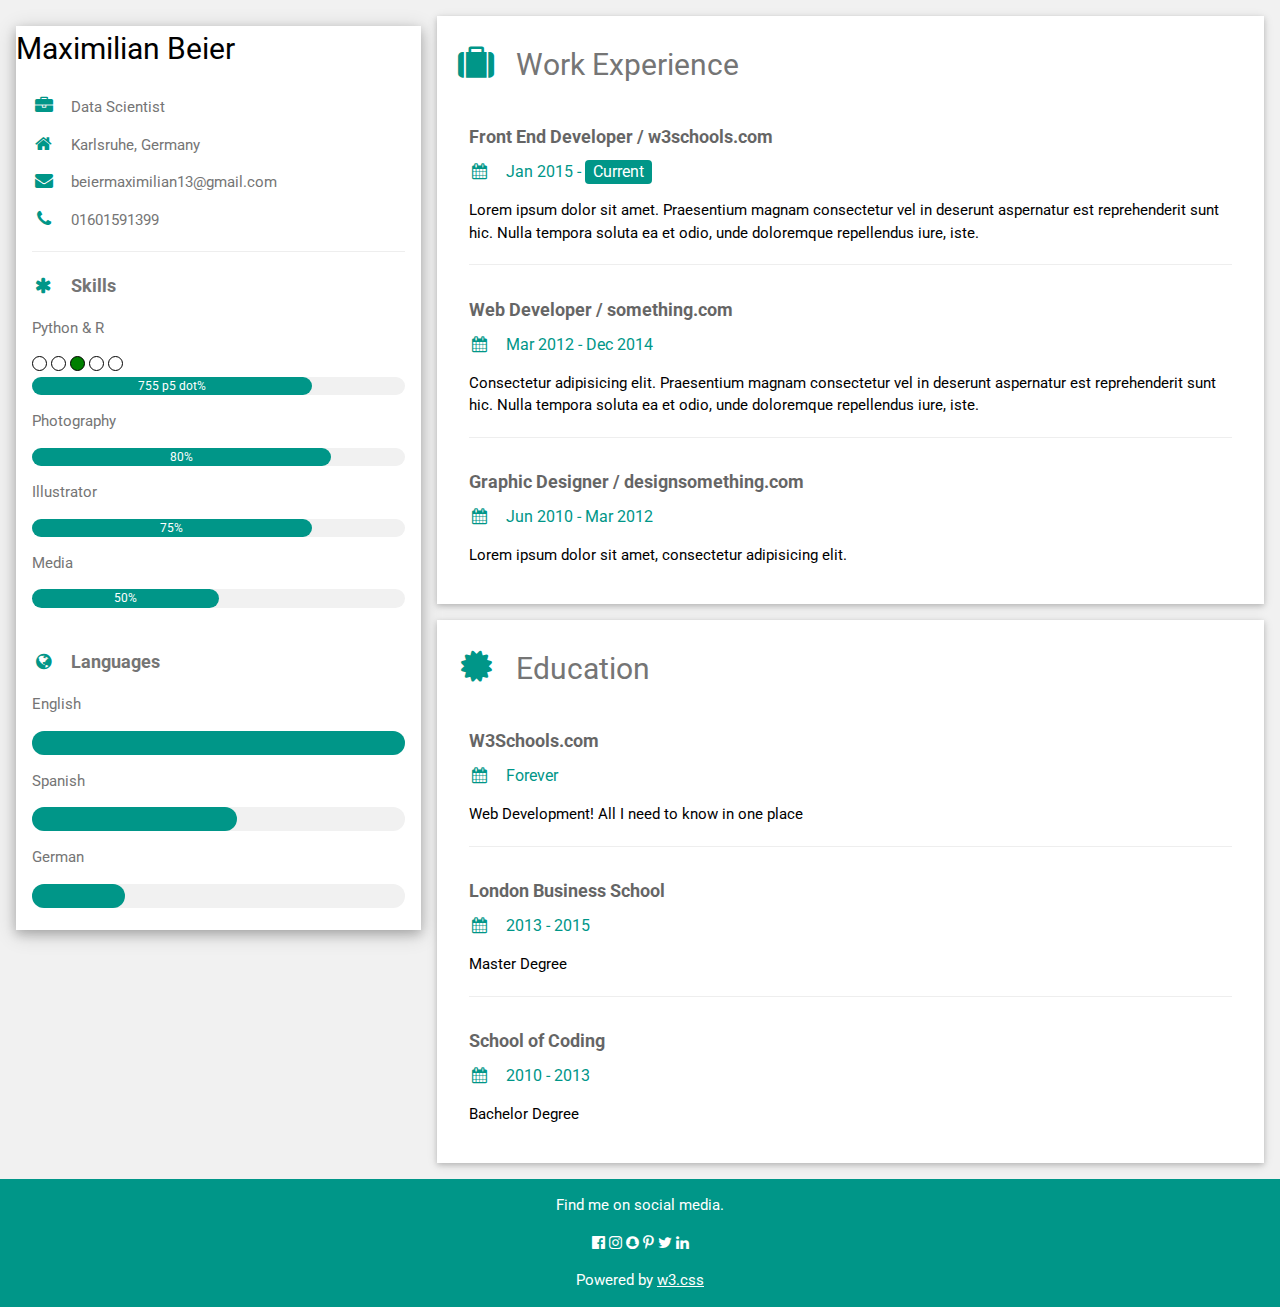
==== online_cv/content/pages/cv.html @ 2ae8fcfe "Added first file" ====
<!DOCTYPE html>
<html>
    <head>
<title>W3.title</title>
    <meta name="tags" content="cv, it, professional"/>
    <meta name="date" content="2022-08-04">
    <meta charset="UTF-8">
    <meta name="viewport" content="width=device-width, initial-scale=1">
    <link rel="stylesheet" href="https://www.w3schools.com/w3css/4/w3.css">
    <link rel='stylesheet' href='https://fonts.googleapis.com/css?family=Roboto'>
    <link rel="stylesheet" href="https://cdnjs.cloudflare.com/ajax/libs/font-awesome/4.7.0/css/font-awesome.min.css">
    <link rel="stylesheet" href="../static/style.css">
<style>
html,body,
    h1,h2,h3,h4,h5,h6 {font-family: "Roboto", sans-serif}
</style>
    </head>
<body class="w3-light-grey">

<!-- Page Container -->
<div class="w3-content w3-margin-top" style="max-width:1400px;">

  <!-- The Grid -->
  <div class="w3-row-padding">
  
    <!-- Left Column -->
    <div class="w3-third">
    
      <div class="w3-white w3-text-grey w3-card-4">
        <div class="w3-display-container">
          <h2 style="color: black;">Maximilian Beier</h2>
          <!--<img src="/w3images/avatar_hat.jpg" style="width:100%" alt="Avatar">
          <div class="w3-display-bottomleft w3-container w3-text-black">
            <h2>Maximilian Beier</h2>
          </div> -->
        </div>
        <div class="w3-container">
          <p><i class="fa fa-briefcase fa-fw w3-margin-right w3-large w3-text-teal"></i>Data Scientist</p>
          <p><i class="fa fa-home fa-fw w3-margin-right w3-large w3-text-teal"></i>Karlsruhe, Germany</p>
          <p><i class="fa fa-envelope fa-fw w3-margin-right w3-large w3-text-teal"></i>beiermaximilian13@gmail.com</p>
          <p><i class="fa fa-phone fa-fw w3-margin-right w3-large w3-text-teal"></i>01601591399</p>
          <hr>

          <p class="w3-large"><b><i class="fa fa-asterisk fa-fw w3-margin-right w3-text-teal"></i>Skills</b></p>
          <p>Python & R</p>
          <div class="dotContainer">
            <span class="skillDot"></span>
            <span class="skillDot"></span>
            <span class="skillDot skillDot-selected"></span>
            <span class="skillDot"></span>
            <span class="skillDot"></span>
          </div>
          <div class="w3-light-grey w3-round-xlarge w3-small">
            <div class="w3-container w3-center w3-round-xlarge w3-teal" style="width:75%">755 p5 dot%</div>
          </div>
          <p>Photography</p>
          <div class="w3-light-grey w3-round-xlarge w3-small">
            <div class="w3-container w3-center w3-round-xlarge w3-teal" style="width:80%">
              <div class="w3-center w3-text-white">80%</div>
            </div>
          </div>
          <p>Illustrator</p>
          <div class="w3-light-grey w3-round-xlarge w3-small">
            <div class="w3-container w3-center w3-round-xlarge w3-teal" style="width:75%">75%</div>
          </div>
          <p>Media</p>
          <div class="w3-light-grey w3-round-xlarge w3-small">
            <div class="w3-container w3-center w3-round-xlarge w3-teal" style="width:50%">50%</div>
          </div>
          <br>

          <p class="w3-large w3-text-theme"><b><i class="fa fa-globe fa-fw w3-margin-right w3-text-teal"></i>Languages</b></p>
          <p>English</p>
          <div class="w3-light-grey w3-round-xlarge">
            <div class="w3-round-xlarge w3-teal" style="height:24px;width:100%"></div>
          </div>
          <p>Spanish</p>
          <div class="w3-light-grey w3-round-xlarge">
            <div class="w3-round-xlarge w3-teal" style="height:24px;width:55%"></div>
          </div>
          <p>German</p>
          <div class="w3-light-grey w3-round-xlarge">
            <div class="w3-round-xlarge w3-teal" style="height:24px;width:25%"></div>
          </div>
          <br>
        </div>
      </div><br>

    <!-- End Left Column -->
    </div>

    <!-- Right Column -->
    <div class="w3-twothird">
    
      <div class="w3-container w3-card w3-white w3-margin-bottom">
        <h2 class="w3-text-grey w3-padding-16"><i class="fa fa-suitcase fa-fw w3-margin-right w3-xxlarge w3-text-teal"></i>Work Experience</h2>
        <div class="w3-container">
          <h5 class="w3-opacity"><b>Front End Developer / w3schools.com</b></h5>
          <h6 class="w3-text-teal"><i class="fa fa-calendar fa-fw w3-margin-right"></i>Jan 2015 - <span class="w3-tag w3-teal w3-round">Current</span></h6>
          <p>Lorem ipsum dolor sit amet. Praesentium magnam consectetur vel in deserunt aspernatur est reprehenderit sunt hic. Nulla tempora soluta ea et odio, unde doloremque repellendus iure, iste.</p>
          <hr>
        </div>
        <div class="w3-container">
          <h5 class="w3-opacity"><b>Web Developer / something.com</b></h5>
          <h6 class="w3-text-teal"><i class="fa fa-calendar fa-fw w3-margin-right"></i>Mar 2012 - Dec 2014</h6>
          <p>Consectetur adipisicing elit. Praesentium magnam consectetur vel in deserunt aspernatur est reprehenderit sunt hic. Nulla tempora soluta ea et odio, unde doloremque repellendus iure, iste.</p>
          <hr>
        </div>
        <div class="w3-container">
          <h5 class="w3-opacity"><b>Graphic Designer / designsomething.com</b></h5>
          <h6 class="w3-text-teal"><i class="fa fa-calendar fa-fw w3-margin-right"></i>Jun 2010 - Mar 2012</h6>
          <p>Lorem ipsum dolor sit amet, consectetur adipisicing elit. </p><br>
        </div>
      </div>

      <div class="w3-container w3-card w3-white">
        <h2 class="w3-text-grey w3-padding-16"><i class="fa fa-certificate fa-fw w3-margin-right w3-xxlarge w3-text-teal"></i>Education</h2>
        <div class="w3-container">
          <h5 class="w3-opacity"><b>W3Schools.com</b></h5>
          <h6 class="w3-text-teal"><i class="fa fa-calendar fa-fw w3-margin-right"></i>Forever</h6>
          <p>Web Development! All I need to know in one place</p>
          <hr>
        </div>
        <div class="w3-container">
          <h5 class="w3-opacity"><b>London Business School</b></h5>
          <h6 class="w3-text-teal"><i class="fa fa-calendar fa-fw w3-margin-right"></i>2013 - 2015</h6>
          <p>Master Degree</p>
          <hr>
        </div>
        <div class="w3-container">
          <h5 class="w3-opacity"><b>School of Coding</b></h5>
          <h6 class="w3-text-teal"><i class="fa fa-calendar fa-fw w3-margin-right"></i>2010 - 2013</h6>
          <p>Bachelor Degree</p><br>
        </div>
      </div>

    <!-- End Right Column -->
    </div>
    
  <!-- End Grid -->
  </div>
  
  <!-- End Page Container -->
</div>

<footer class="w3-container w3-teal w3-center w3-margin-top">
  <p>Find me on social media.</p>
  <i class="fa fa-facebook-official w3-hover-opacity"></i>
  <i class="fa fa-instagram w3-hover-opacity"></i>
  <i class="fa fa-snapchat w3-hover-opacity"></i>
  <i class="fa fa-pinterest-p w3-hover-opacity"></i>
  <i class="fa fa-twitter w3-hover-opacity"></i>
  <i class="fa fa-linkedin w3-hover-opacity"></i>
  <p>Powered by <a href="https://www.w3schools.com/w3css/default.asp" target="_blank">w3.css</a></p>
</footer>

</body>
</html>
---- online_cv/content/static/style.css ----
/*$accentColor1: green;*/

.skillDot {
    height: 15px;
    width: 15px;
    border: 1px solid black;
    background-color: white;
    color: grey;
    border-radius: 50%;
    display: inline-block;
}

.skillDot-selected{
    background-color:green;
}

.dotContainer {
    background-color: white;
    justify-content: center;
    margin-left: auto;
    margin-right: auto;
}
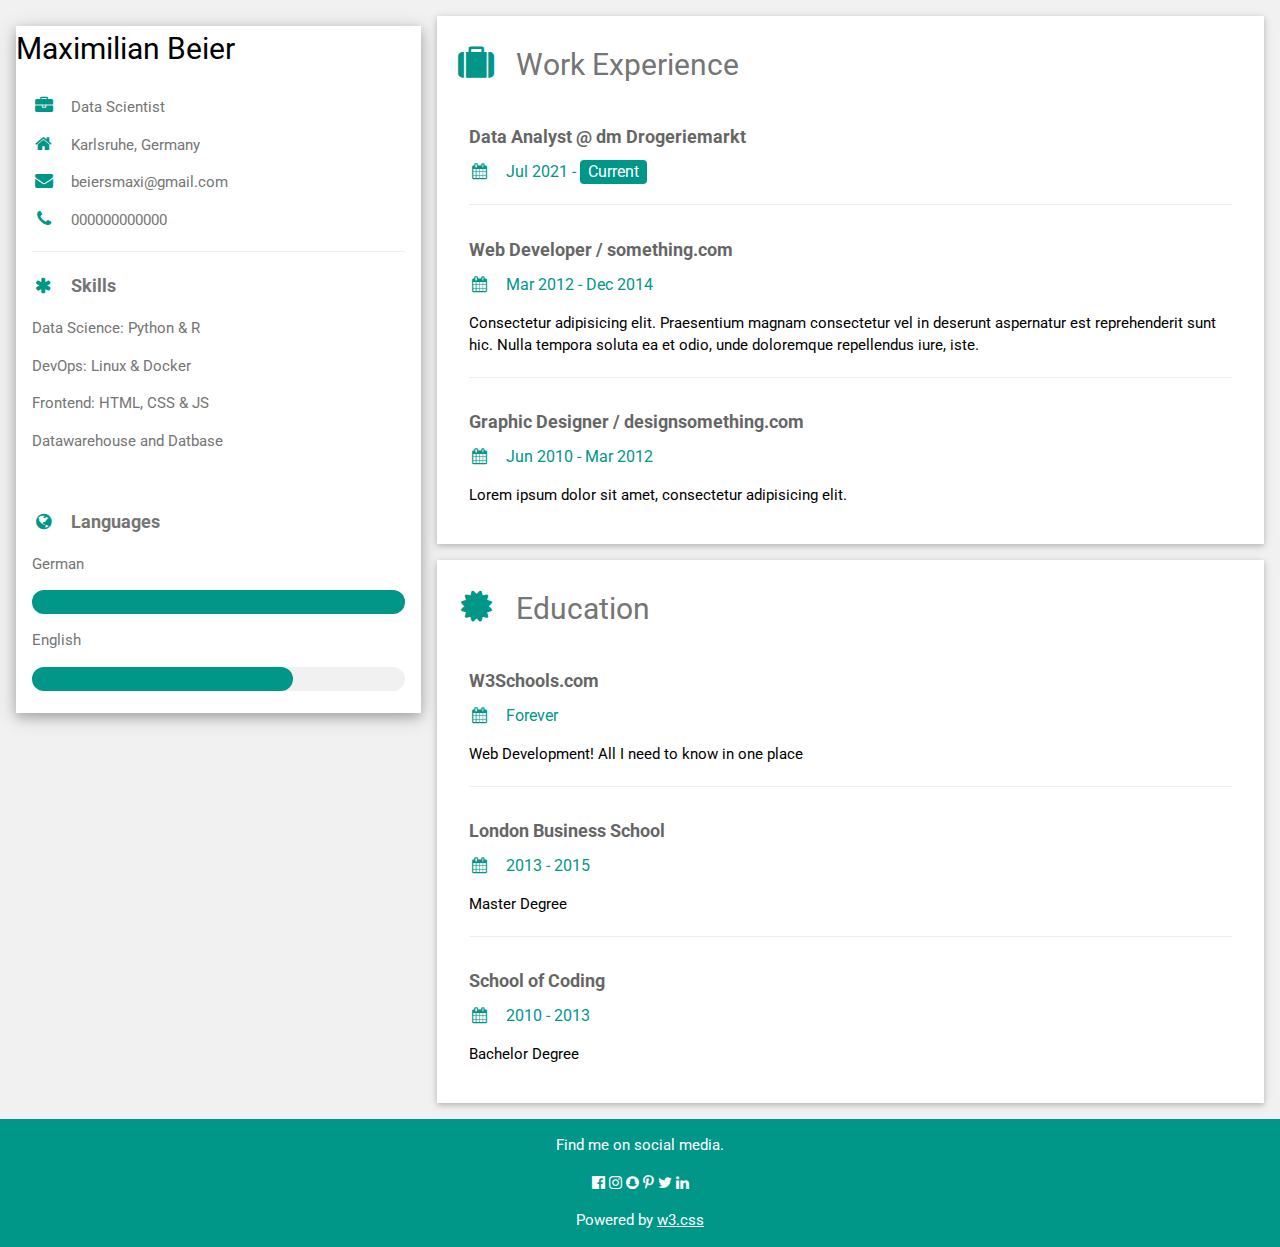
==== commit c394a3a4: "Changed css further" ====
--- a/online_cv/content/pages/cv.html
+++ b/online_cv/content/pages/cv.html
@@ -9,7 +9,7 @@
     <link rel="stylesheet" href="https://www.w3schools.com/w3css/4/w3.css">
     <link rel='stylesheet' href='https://fonts.googleapis.com/css?family=Roboto'>
     <link rel="stylesheet" href="https://cdnjs.cloudflare.com/ajax/libs/font-awesome/4.7.0/css/font-awesome.min.css">
-    <link rel="stylesheet" href="../static/style.css">
+    <link rel="stylesheet" href="/home/maxbeier/ws/learning_css/online_cv/content/static/style.css">
 <style>
 html,body,
     h1,h2,h3,h4,h5,h6 {font-family: "Roboto", sans-serif}
@@ -37,12 +37,12 @@
         <div class="w3-container">
           <p><i class="fa fa-briefcase fa-fw w3-margin-right w3-large w3-text-teal"></i>Data Scientist</p>
           <p><i class="fa fa-home fa-fw w3-margin-right w3-large w3-text-teal"></i>Karlsruhe, Germany</p>
-          <p><i class="fa fa-envelope fa-fw w3-margin-right w3-large w3-text-teal"></i>beiermaximilian13@gmail.com</p>
-          <p><i class="fa fa-phone fa-fw w3-margin-right w3-large w3-text-teal"></i>01601591399</p>
+          <p><i class="fa fa-envelope fa-fw w3-margin-right w3-large w3-text-teal"></i>beiersmaxi@gmail.com</p>
+          <p><i class="fa fa-phone fa-fw w3-margin-right w3-large w3-text-teal"></i>000000000000</p>
           <hr>
 
           <p class="w3-large"><b><i class="fa fa-asterisk fa-fw w3-margin-right w3-text-teal"></i>Skills</b></p>
-          <p>Python & R</p>
+          <p>Data Science: Python & R</p>
           <div class="dotContainer">
             <span class="skillDot"></span>
             <span class="skillDot"></span>
@@ -50,37 +50,40 @@
             <span class="skillDot"></span>
             <span class="skillDot"></span>
           </div>
-          <div class="w3-light-grey w3-round-xlarge w3-small">
-            <div class="w3-container w3-center w3-round-xlarge w3-teal" style="width:75%">755 p5 dot%</div>
+          <p>DevOps: Linux & Docker</p>
+          <div class="dotContainer">
+            <span class="skillDot"></span>
+            <span class="skillDot skillDot-selected"></span>
+            <span class="skillDot"></span>
+            <span class="skillDot"></span>
+            <span class="skillDot"></span>
           </div>
-          <p>Photography</p>
-          <div class="w3-light-grey w3-round-xlarge w3-small">
-            <div class="w3-container w3-center w3-round-xlarge w3-teal" style="width:80%">
-              <div class="w3-center w3-text-white">80%</div>
-            </div>
+          <p>Frontend: HTML, CSS & JS</p>
+          <div class="dotContainer">
+            <span class="skillDot skillDot-selected"></span>
+            <span class="skillDot"></span>
+            <span class="skillDot"></span>
+            <span class="skillDot"></span>
+            <span class="skillDot"></span>
           </div>
-          <p>Illustrator</p>
-          <div class="w3-light-grey w3-round-xlarge w3-small">
-            <div class="w3-container w3-center w3-round-xlarge w3-teal" style="width:75%">75%</div>
-          </div>
-          <p>Media</p>
-          <div class="w3-light-grey w3-round-xlarge w3-small">
-            <div class="w3-container w3-center w3-round-xlarge w3-teal" style="width:50%">50%</div>
+          <p>Datawarehouse and Datbase</p>
+          <div class="dotContainer">
+            <span class="skillDot skillDot-selected"></span>
+            <span class="skillDot"></span>
+            <span class="skillDot"></span>
+            <span class="skillDot"></span>
+            <span class="skillDot"></span>
           </div>
           <br>
 
           <p class="w3-large w3-text-theme"><b><i class="fa fa-globe fa-fw w3-margin-right w3-text-teal"></i>Languages</b></p>
-          <p>English</p>
+          <p>German</p>
           <div class="w3-light-grey w3-round-xlarge">
             <div class="w3-round-xlarge w3-teal" style="height:24px;width:100%"></div>
           </div>
-          <p>Spanish</p>
+          <p>English</p>
           <div class="w3-light-grey w3-round-xlarge">
-            <div class="w3-round-xlarge w3-teal" style="height:24px;width:55%"></div>
-          </div>
-          <p>German</p>
-          <div class="w3-light-grey w3-round-xlarge">
-            <div class="w3-round-xlarge w3-teal" style="height:24px;width:25%"></div>
+            <div class="w3-round-xlarge w3-teal" style="height:24px;width:70%"></div>
           </div>
           <br>
         </div>
@@ -95,9 +98,9 @@
       <div class="w3-container w3-card w3-white w3-margin-bottom">
         <h2 class="w3-text-grey w3-padding-16"><i class="fa fa-suitcase fa-fw w3-margin-right w3-xxlarge w3-text-teal"></i>Work Experience</h2>
         <div class="w3-container">
-          <h5 class="w3-opacity"><b>Front End Developer / w3schools.com</b></h5>
-          <h6 class="w3-text-teal"><i class="fa fa-calendar fa-fw w3-margin-right"></i>Jan 2015 - <span class="w3-tag w3-teal w3-round">Current</span></h6>
-          <p>Lorem ipsum dolor sit amet. Praesentium magnam consectetur vel in deserunt aspernatur est reprehenderit sunt hic. Nulla tempora soluta ea et odio, unde doloremque repellendus iure, iste.</p>
+          <h5 class="w3-opacity"><b>Data Analyst @ dm Drogeriemarkt</b></h5>
+          <h6 class="w3-text-teal"><i class="fa fa-calendar fa-fw w3-margin-right"></i>Jul 2021 - <span class="w3-tag w3-teal w3-round">Current</span></h6>
+          <p></p>
           <hr>
         </div>
         <div class="w3-container">
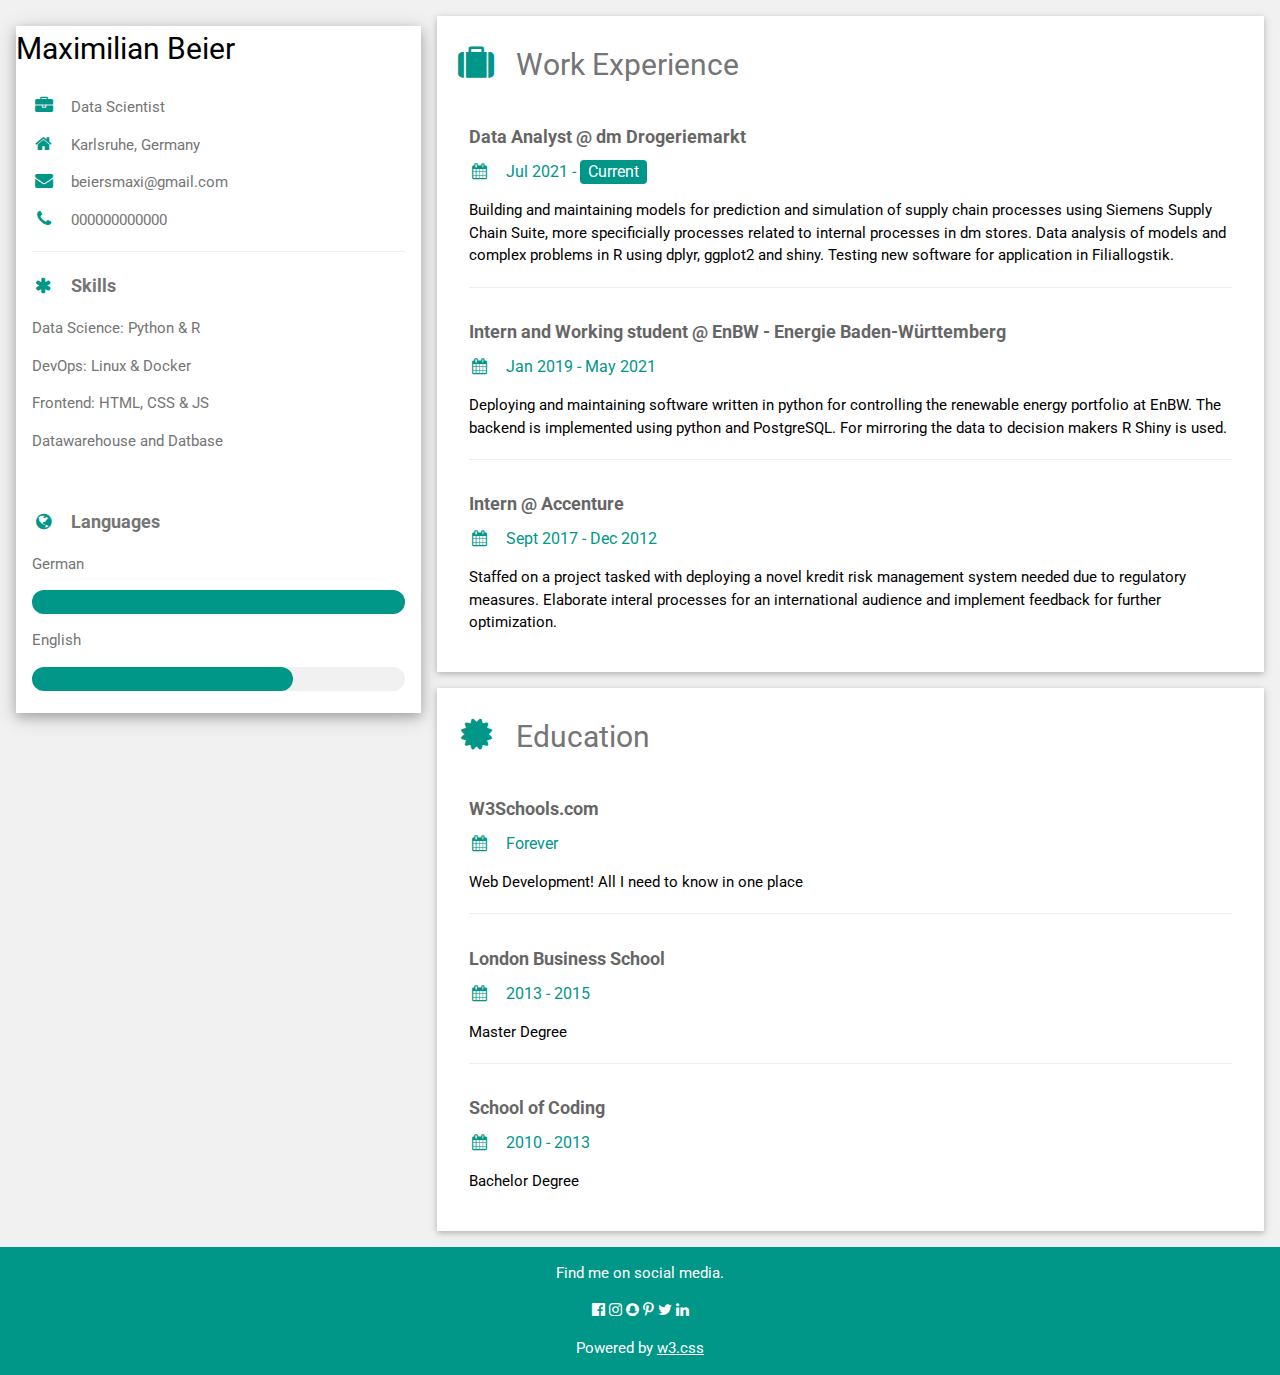
==== commit 6ad26879: "More content" ====
--- a/online_cv/content/pages/cv.html
+++ b/online_cv/content/pages/cv.html
@@ -9,7 +9,8 @@
     <link rel="stylesheet" href="https://www.w3schools.com/w3css/4/w3.css">
     <link rel='stylesheet' href='https://fonts.googleapis.com/css?family=Roboto'>
     <link rel="stylesheet" href="https://cdnjs.cloudflare.com/ajax/libs/font-awesome/4.7.0/css/font-awesome.min.css">
-    <link rel="stylesheet" href="/home/maxbeier/ws/learning_css/online_cv/content/static/style.css">
+    <!--<link rel="stylesheet" typehref="/home/maxbeier/ws/learning_css/online_cv/content/static/style.css"> -->
+    <link rel="stylesheet" typehref="../static/style.css">
 <style>
 html,body,
     h1,h2,h3,h4,h5,h6 {font-family: "Roboto", sans-serif}
@@ -100,19 +101,23 @@
         <div class="w3-container">
           <h5 class="w3-opacity"><b>Data Analyst @ dm Drogeriemarkt</b></h5>
           <h6 class="w3-text-teal"><i class="fa fa-calendar fa-fw w3-margin-right"></i>Jul 2021 - <span class="w3-tag w3-teal w3-round">Current</span></h6>
-          <p></p>
+          <p>
+           Building and maintaining models for prediction and simulation of supply chain processes using Siemens Supply Chain Suite, more specificially processes related to internal processes in dm stores. Data analysis of models and complex problems in R using dplyr, ggplot2 and shiny. Testing new software for application in Filiallogstik.
+          </p>
           <hr>
         </div>
         <div class="w3-container">
-          <h5 class="w3-opacity"><b>Web Developer / something.com</b></h5>
-          <h6 class="w3-text-teal"><i class="fa fa-calendar fa-fw w3-margin-right"></i>Mar 2012 - Dec 2014</h6>
-          <p>Consectetur adipisicing elit. Praesentium magnam consectetur vel in deserunt aspernatur est reprehenderit sunt hic. Nulla tempora soluta ea et odio, unde doloremque repellendus iure, iste.</p>
+          <h5 class="w3-opacity"><b>Intern and Working student @ EnBW - Energie Baden-Württemberg</b></h5>
+          <h6 class="w3-text-teal"><i class="fa fa-calendar fa-fw w3-margin-right"></i>Jan 2019 - May 2021</h6>
+          <p>
+            Deploying and maintaining software written in python for controlling the renewable energy portfolio at EnBW. The backend is implemented using python and PostgreSQL. For mirroring the data to decision makers R Shiny is used.          
+          </p>
           <hr>
         </div>
         <div class="w3-container">
-          <h5 class="w3-opacity"><b>Graphic Designer / designsomething.com</b></h5>
-          <h6 class="w3-text-teal"><i class="fa fa-calendar fa-fw w3-margin-right"></i>Jun 2010 - Mar 2012</h6>
-          <p>Lorem ipsum dolor sit amet, consectetur adipisicing elit. </p><br>
+          <h5 class="w3-opacity"><b>Intern @ Accenture</b></h5>
+          <h6 class="w3-text-teal"><i class="fa fa-calendar fa-fw w3-margin-right"></i>Sept 2017 - Dec 2012</h6>
+          <p>Staffed on a project tasked with deploying a novel kredit risk management system needed due to regulatory measures. Elaborate interal processes for an international audience and implement feedback for further optimization.</p><br>
         </div>
       </div>
 
--- a/online_cv/content/static/style.css
+++ b/online_cv/content/static/style.css
@@ -0,0 +1,24 @@
+/*$accentColor1: green;*/
+
+.skillDot {
+    height: 15px;
+    width: 15px;
+    border: 1px solid black;
+    background-color: white;
+    color: grey;
+    border-radius: 50%;
+    margin-left: 5px;
+    margin-right: 5px;
+    display: inline-block;
+}
+
+.skillDot-selected{
+    background-color:#009688;
+}
+
+.dotContainer {
+    background-color: white;
+    display: flex;
+    justify-content: flex-left;
+    
+}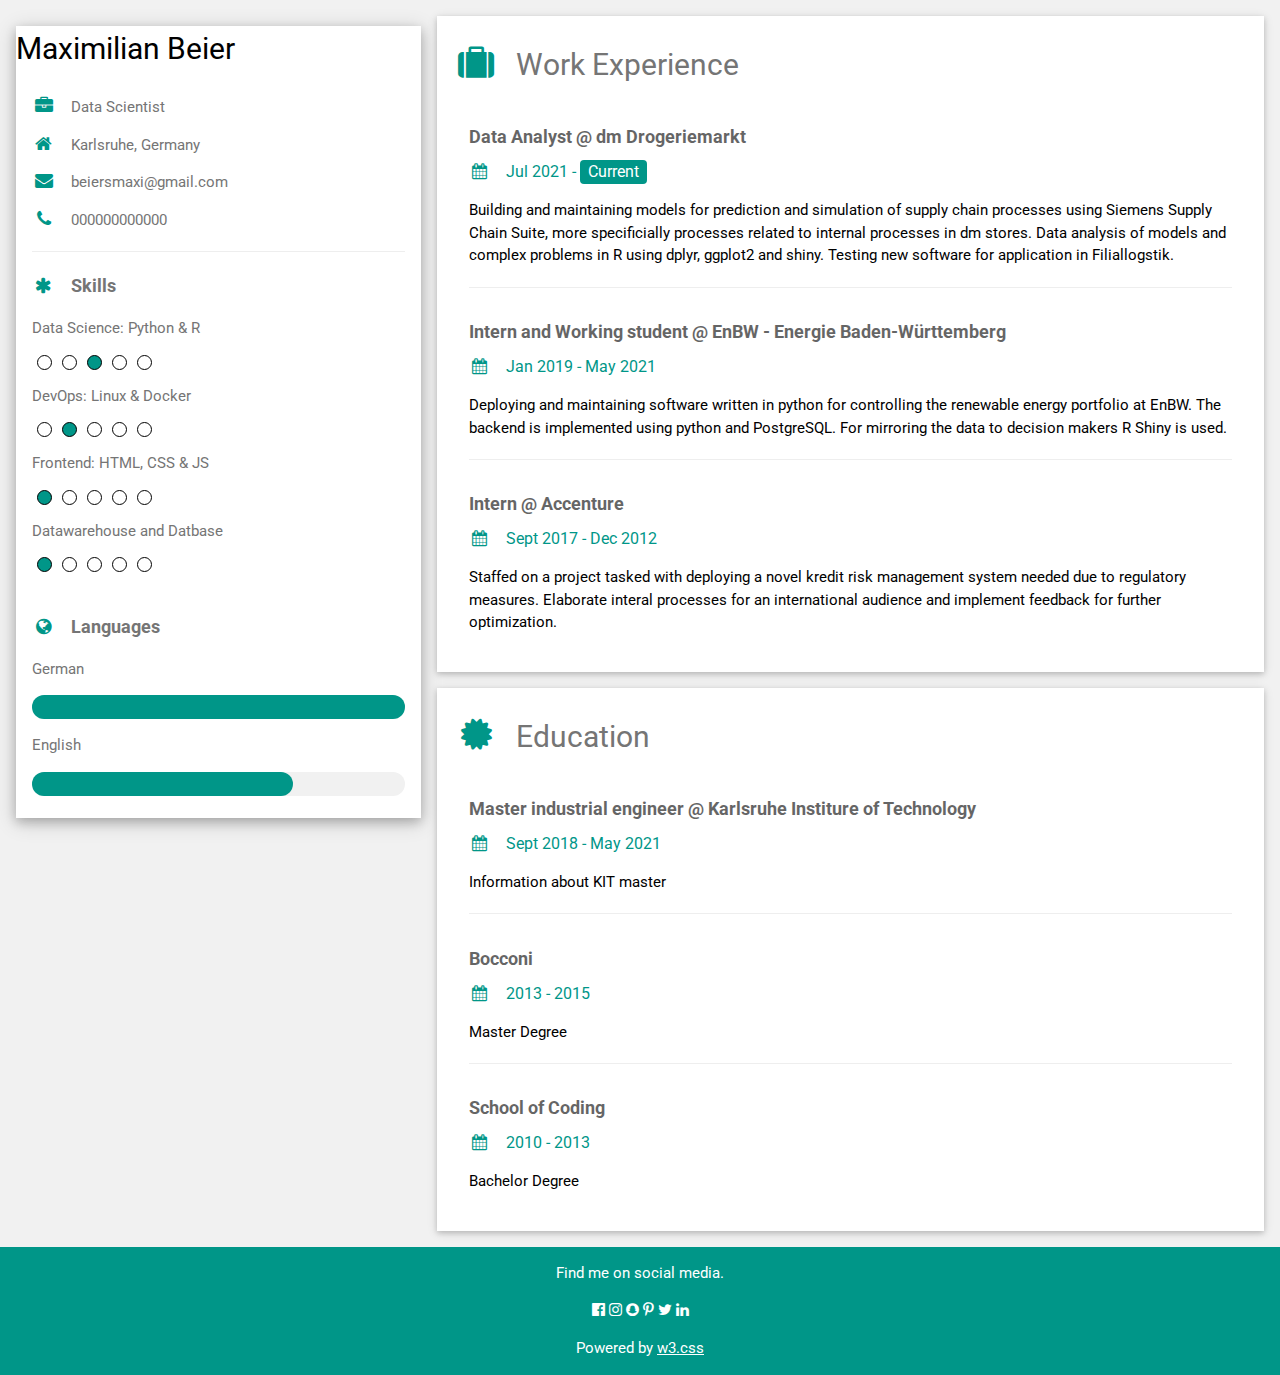
==== commit ba154fbb: "More content" ====
--- a/online_cv/content/pages/cv.html
+++ b/online_cv/content/pages/cv.html
@@ -10,7 +10,7 @@
     <link rel='stylesheet' href='https://fonts.googleapis.com/css?family=Roboto'>
     <link rel="stylesheet" href="https://cdnjs.cloudflare.com/ajax/libs/font-awesome/4.7.0/css/font-awesome.min.css">
     <!--<link rel="stylesheet" typehref="/home/maxbeier/ws/learning_css/online_cv/content/static/style.css"> -->
-    <link rel="stylesheet" typehref="../static/style.css">
+    <link rel="stylesheet" href="../static/style.css">
 <style>
 html,body,
     h1,h2,h3,h4,h5,h6 {font-family: "Roboto", sans-serif}
@@ -124,13 +124,13 @@
       <div class="w3-container w3-card w3-white">
         <h2 class="w3-text-grey w3-padding-16"><i class="fa fa-certificate fa-fw w3-margin-right w3-xxlarge w3-text-teal"></i>Education</h2>
         <div class="w3-container">
-          <h5 class="w3-opacity"><b>W3Schools.com</b></h5>
-          <h6 class="w3-text-teal"><i class="fa fa-calendar fa-fw w3-margin-right"></i>Forever</h6>
-          <p>Web Development! All I need to know in one place</p>
+          <h5 class="w3-opacity"><b>Master industrial engineer @ Karlsruhe Institure of Technology</b></h5>
+          <h6 class="w3-text-teal"><i class="fa fa-calendar fa-fw w3-margin-right"></i>Sept 2018 - May 2021</h6>
+          <p>Information about KIT master</p>
           <hr>
         </div>
         <div class="w3-container">
-          <h5 class="w3-opacity"><b>London Business School</b></h5>
+          <h5 class="w3-opacity"><b>Bocconi</b></h5>
           <h6 class="w3-text-teal"><i class="fa fa-calendar fa-fw w3-margin-right"></i>2013 - 2015</h6>
           <p>Master Degree</p>
           <hr>
--- a/online_cv/content/static/style.css
+++ b/online_cv/content/static/style.css
@@ -21,4 +21,10 @@
     display: flex;
     justify-content: flex-left;
     
+}
+
+#leftColumnContainer {
+    position: relative;
+    top: 50%;
+    right: 50%;
 }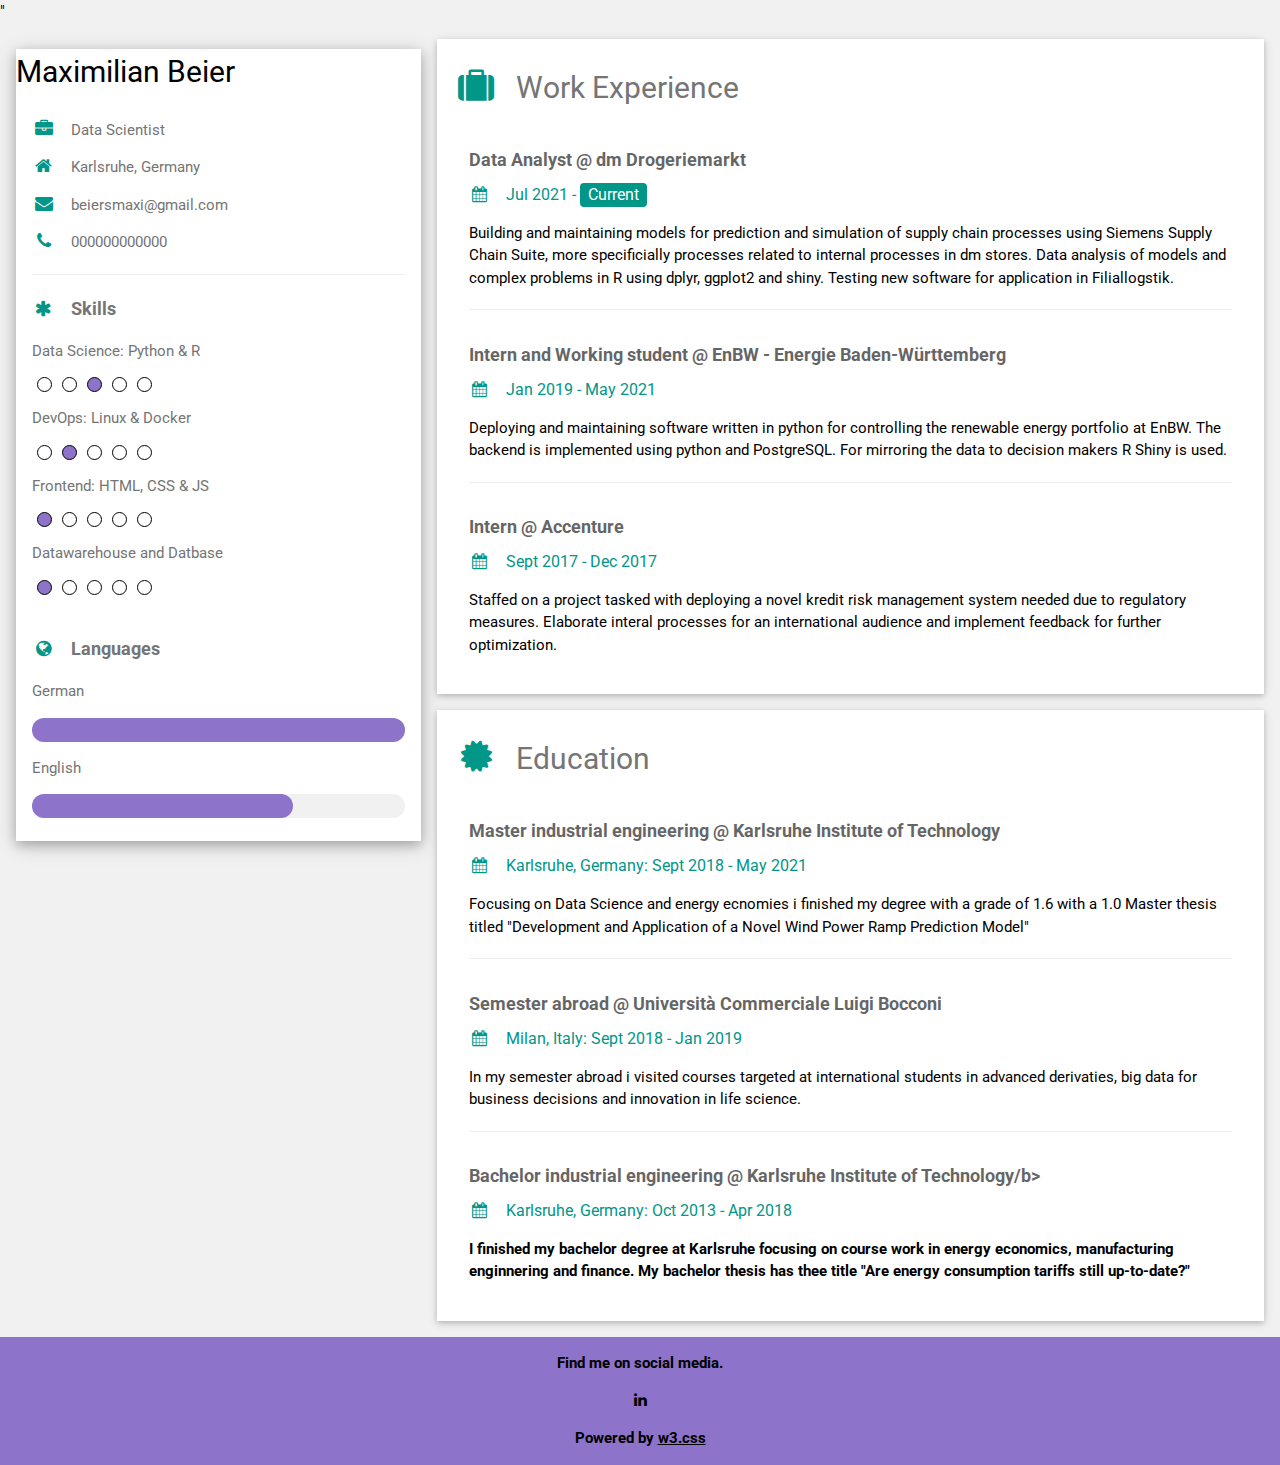
==== commit 86a3c298: "Added Content, added sass css -> we need to install it on other machines if we want to develop with " ====
--- a/online_cv/content/pages/cv.html
+++ b/online_cv/content/pages/cv.html
@@ -10,12 +10,14 @@
     <link rel='stylesheet' href='https://fonts.googleapis.com/css?family=Roboto'>
     <link rel="stylesheet" href="https://cdnjs.cloudflare.com/ajax/libs/font-awesome/4.7.0/css/font-awesome.min.css">
     <!--<link rel="stylesheet" typehref="/home/maxbeier/ws/learning_css/online_cv/content/static/style.css"> -->
-    <link rel="stylesheet" href="../static/style.css">
+    <link rel="stylesheet" href="../static/style_sass.css">"
+
 <style>
 html,body,
     h1,h2,h3,h4,h5,h6 {font-family: "Roboto", sans-serif}
 </style>
     </head>
+
 <body class="w3-light-grey">
 
 <!-- Page Container -->
@@ -80,11 +82,11 @@
           <p class="w3-large w3-text-theme"><b><i class="fa fa-globe fa-fw w3-margin-right w3-text-teal"></i>Languages</b></p>
           <p>German</p>
           <div class="w3-light-grey w3-round-xlarge">
-            <div class="w3-round-xlarge w3-teal" style="height:24px;width:100%"></div>
+            <div class="w3-round-xlarge accent-bar" style="height:24px;width:100%"></div>
           </div>
           <p>English</p>
           <div class="w3-light-grey w3-round-xlarge">
-            <div class="w3-round-xlarge w3-teal" style="height:24px;width:70%"></div>
+            <div class="w3-round-xlarge accent-bar" style="height:24px;width:70%"></div>
           </div>
           <br>
         </div>
@@ -116,29 +118,36 @@
         </div>
         <div class="w3-container">
           <h5 class="w3-opacity"><b>Intern @ Accenture</b></h5>
-          <h6 class="w3-text-teal"><i class="fa fa-calendar fa-fw w3-margin-right"></i>Sept 2017 - Dec 2012</h6>
+          <h6 class="w3-text-teal"><i class="fa fa-calendar fa-fw w3-margin-right"></i>Sept 2017 - Dec 2017</h6>
           <p>Staffed on a project tasked with deploying a novel kredit risk management system needed due to regulatory measures. Elaborate interal processes for an international audience and implement feedback for further optimization.</p><br>
         </div>
+        <!--
+        <div class="w3-container">
+          <h5 class="w3-opacity"><b>Voluntary year @ FZC-Blau-Weiß Philippsburg e.V.</b></h5>
+          <h6 class="w3-text-teal"><i class="fa fa-calendar fa-fw w3-margin-right"></i>Sept 2012 - Aug 2013</h6>
+          <p>Staffed on a project tasked with deploying a novel kredit risk management system needed due to regulatory measures. Elaborate interal processes for an international audience and implement feedback for further optimization.</p><br>
+        </div>
+      -->
       </div>
 
       <div class="w3-container w3-card w3-white">
         <h2 class="w3-text-grey w3-padding-16"><i class="fa fa-certificate fa-fw w3-margin-right w3-xxlarge w3-text-teal"></i>Education</h2>
         <div class="w3-container">
-          <h5 class="w3-opacity"><b>Master industrial engineer @ Karlsruhe Institure of Technology</b></h5>
-          <h6 class="w3-text-teal"><i class="fa fa-calendar fa-fw w3-margin-right"></i>Sept 2018 - May 2021</h6>
-          <p>Information about KIT master</p>
+          <h5 class="w3-opacity"><b>Master industrial engineering @ Karlsruhe Institute of Technology</b></h5>
+          <h6 class="w3-text-teal"><i class="fa fa-calendar fa-fw w3-margin-right"></i>Karlsruhe, Germany: Sept 2018 - May 2021</h6>
+          <p>Focusing on Data Science and energy ecnomies i finished my degree with a grade of 1.6 with a 1.0 Master thesis titled "Development and Application of a Novel Wind Power Ramp Prediction Model"</p>
           <hr>
         </div>
         <div class="w3-container">
-          <h5 class="w3-opacity"><b>Bocconi</b></h5>
-          <h6 class="w3-text-teal"><i class="fa fa-calendar fa-fw w3-margin-right"></i>2013 - 2015</h6>
-          <p>Master Degree</p>
+          <h5 class="w3-opacity"><b>Semester abroad @ Università Commerciale Luigi Bocconi</b></h5>
+          <h6 class="w3-text-teal"><i class="fa fa-calendar fa-fw w3-margin-right"></i>Milan, Italy: Sept 2018 - Jan 2019</h6>
+          <p>In my semester abroad i visited courses targeted at international students in advanced derivaties, big data for business decisions and innovation in life science.</p>
           <hr>
         </div>
         <div class="w3-container">
-          <h5 class="w3-opacity"><b>School of Coding</b></h5>
-          <h6 class="w3-text-teal"><i class="fa fa-calendar fa-fw w3-margin-right"></i>2010 - 2013</h6>
-          <p>Bachelor Degree</p><br>
+          <h5 class="w3-opacity"><b>Bachelor industrial engineering @ Karlsruhe Institute of Technology/b></h5>
+          <h6 class="w3-text-teal"><i class="fa fa-calendar fa-fw w3-margin-right"></i>Karlsruhe, Germany: Oct 2013 - Apr 2018</h6>
+          <p>I finished my bachelor degree at Karlsruhe focusing on course work in energy economics, manufacturing enginnering and finance. My bachelor thesis has thee title "Are energy consumption tariffs still up-to-date?"</p><br>
         </div>
       </div>
 
@@ -151,13 +160,14 @@
   <!-- End Page Container -->
 </div>
 
-<footer class="w3-container w3-teal w3-center w3-margin-top">
+<footer class="w3-container stickyFooter w3-center w3-margin-top">
   <p>Find me on social media.</p>
-  <i class="fa fa-facebook-official w3-hover-opacity"></i>
-  <i class="fa fa-instagram w3-hover-opacity"></i>
+  <i class="fa-brands-fa-github w3-hover-opacity"></i>
+  <!--<i class="fa fa-instagram w3-hover-opacity"></i>
   <i class="fa fa-snapchat w3-hover-opacity"></i>
   <i class="fa fa-pinterest-p w3-hover-opacity"></i>
-  <i class="fa fa-twitter w3-hover-opacity"></i>
+  <i class="fa fa-twitter w3-hover-opacity"></i> 
+  -->
   <i class="fa fa-linkedin w3-hover-opacity"></i>
   <p>Powered by <a href="https://www.w3schools.com/w3css/default.asp" target="_blank">w3.css</a></p>
 </footer>
--- a/online_cv/content/static/style_sass.css
+++ b/online_cv/content/static/style_sass.css
@@ -0,0 +1,47 @@
+.skillDot {
+  height: 15px;
+  width: 15px;
+  border: 1px solid black;
+  background-color: white;
+  color: grey;
+  border-radius: 50%;
+  margin-left: 5px;
+  margin-right: 5px;
+  display: inline-block;
+}
+
+.skillDot-selected {
+  background-color: #8d73ca;
+}
+
+.dotContainer {
+  background-color: white;
+  display: -webkit-box;
+  display: -ms-flexbox;
+  display: flex;
+  -webkit-box-pack: flex-left;
+      -ms-flex-pack: flex-left;
+          justify-content: flex-left;
+}
+
+.accent-bar {
+  background-color: #8d73ca;
+}
+
+.stickyFooter {
+  /**position: fixed;
+    text-align: center;
+    left: 0;
+    bottom: 0;
+    width: 100%;
+    color: black; 
+    **/
+  background-color: #8d73ca;
+}
+
+#leftColumnContainer {
+  position: relative;
+  top: 50%;
+  right: 50%;
+}
+/*# sourceMappingURL=style_sass.css.map */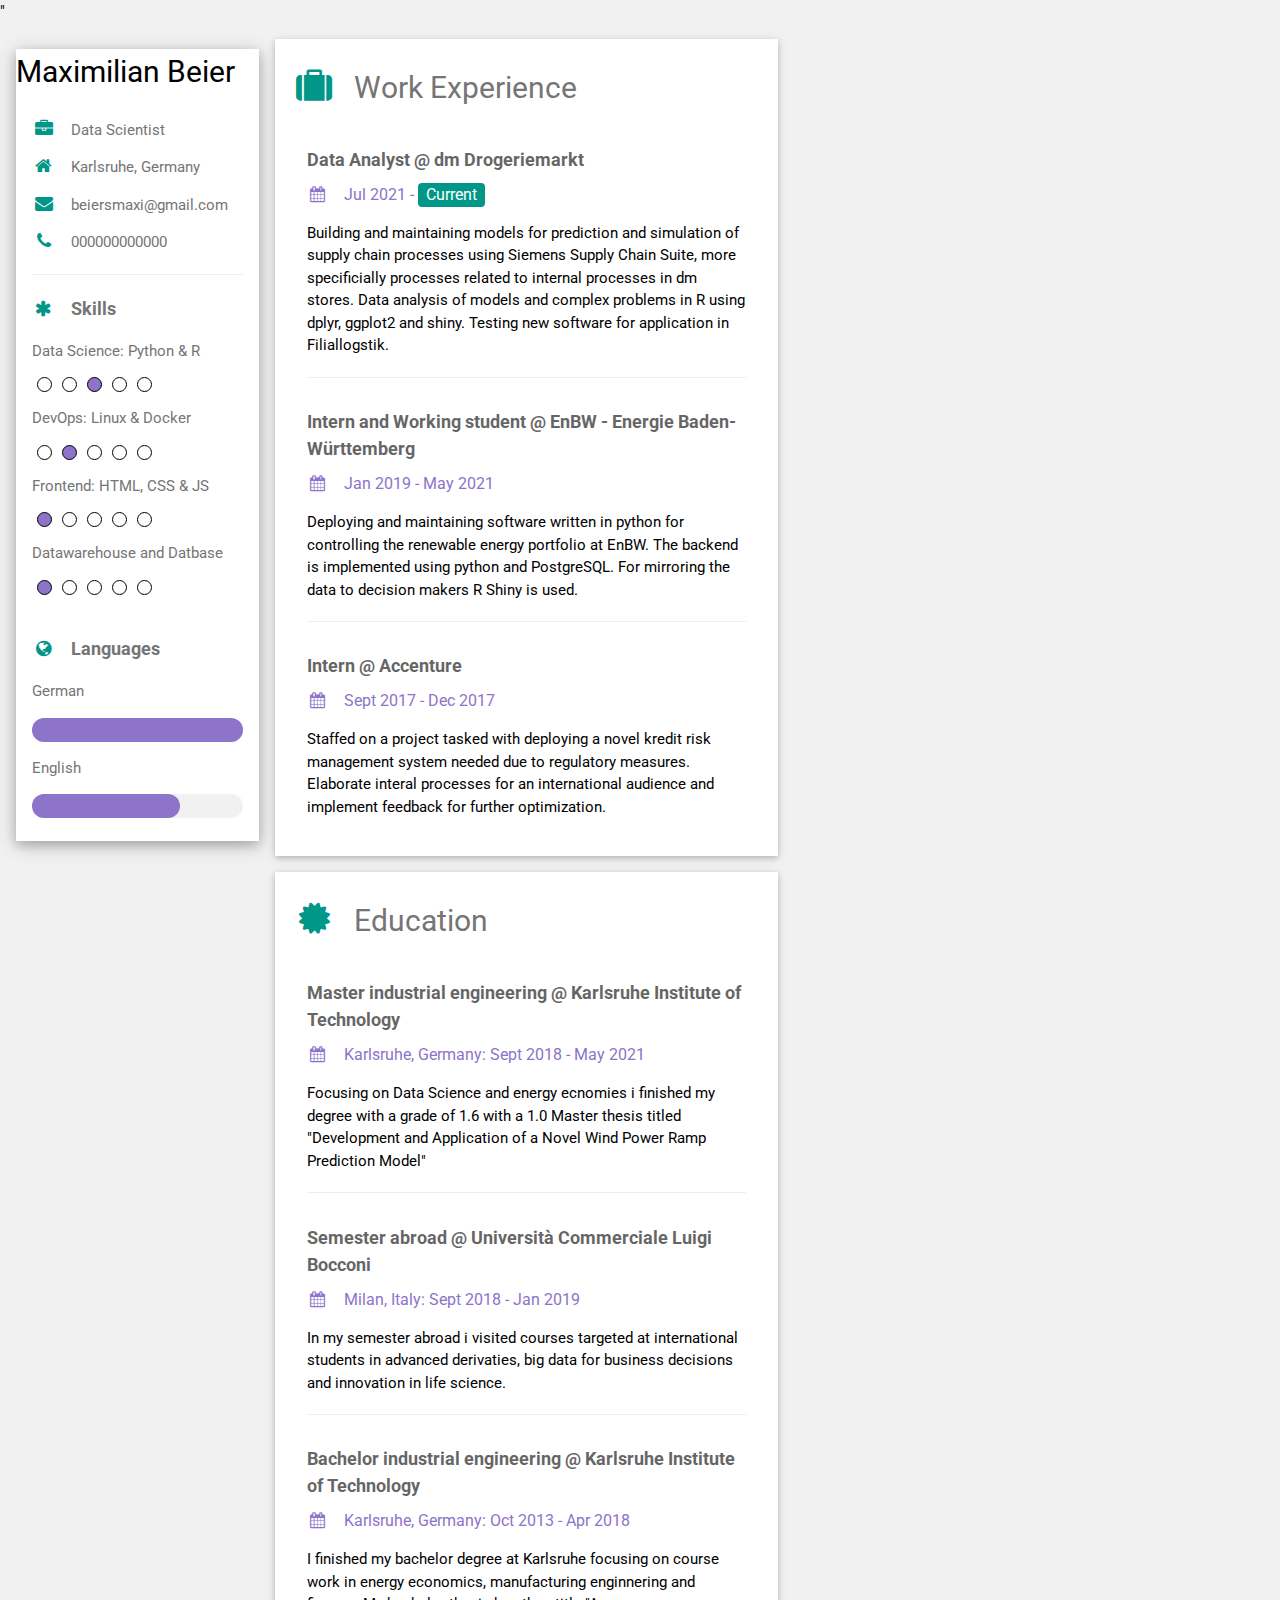
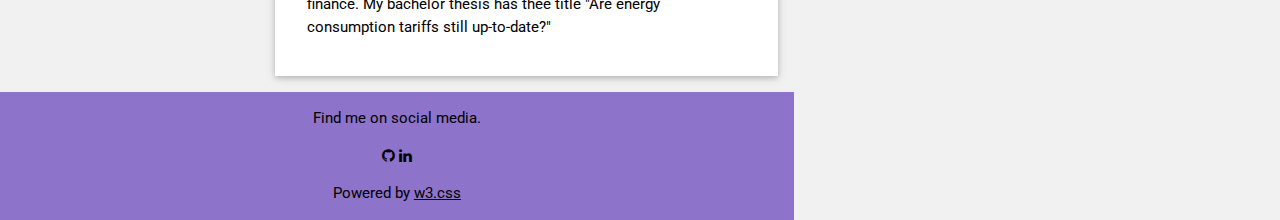
==== commit ac0d1d3e: "Finished version convertable to pdf" ====
--- a/online_cv/content/pages/cv.html
+++ b/online_cv/content/pages/cv.html
@@ -102,7 +102,7 @@
         <h2 class="w3-text-grey w3-padding-16"><i class="fa fa-suitcase fa-fw w3-margin-right w3-xxlarge w3-text-teal"></i>Work Experience</h2>
         <div class="w3-container">
           <h5 class="w3-opacity"><b>Data Analyst @ dm Drogeriemarkt</b></h5>
-          <h6 class="w3-text-teal"><i class="fa fa-calendar fa-fw w3-margin-right"></i>Jul 2021 - <span class="w3-tag w3-teal w3-round">Current</span></h6>
+          <h6 class="date-color"><i class="fa fa-calendar fa-fw w3-margin-right"></i>Jul 2021 - <span class="w3-tag w3-teal w3-round">Current</span></h6>
           <p>
            Building and maintaining models for prediction and simulation of supply chain processes using Siemens Supply Chain Suite, more specificially processes related to internal processes in dm stores. Data analysis of models and complex problems in R using dplyr, ggplot2 and shiny. Testing new software for application in Filiallogstik.
           </p>
@@ -110,7 +110,7 @@
         </div>
         <div class="w3-container">
           <h5 class="w3-opacity"><b>Intern and Working student @ EnBW - Energie Baden-Württemberg</b></h5>
-          <h6 class="w3-text-teal"><i class="fa fa-calendar fa-fw w3-margin-right"></i>Jan 2019 - May 2021</h6>
+          <h6 class="date-color"><i class="fa fa-calendar fa-fw w3-margin-right"></i>Jan 2019 - May 2021</h6>
           <p>
             Deploying and maintaining software written in python for controlling the renewable energy portfolio at EnBW. The backend is implemented using python and PostgreSQL. For mirroring the data to decision makers R Shiny is used.          
           </p>
@@ -118,7 +118,7 @@
         </div>
         <div class="w3-container">
           <h5 class="w3-opacity"><b>Intern @ Accenture</b></h5>
-          <h6 class="w3-text-teal"><i class="fa fa-calendar fa-fw w3-margin-right"></i>Sept 2017 - Dec 2017</h6>
+          <h6 class="date-color"><i class="fa fa-calendar fa-fw w3-margin-right"></i>Sept 2017 - Dec 2017</h6>
           <p>Staffed on a project tasked with deploying a novel kredit risk management system needed due to regulatory measures. Elaborate interal processes for an international audience and implement feedback for further optimization.</p><br>
         </div>
         <!--
@@ -134,19 +134,19 @@
         <h2 class="w3-text-grey w3-padding-16"><i class="fa fa-certificate fa-fw w3-margin-right w3-xxlarge w3-text-teal"></i>Education</h2>
         <div class="w3-container">
           <h5 class="w3-opacity"><b>Master industrial engineering @ Karlsruhe Institute of Technology</b></h5>
-          <h6 class="w3-text-teal"><i class="fa fa-calendar fa-fw w3-margin-right"></i>Karlsruhe, Germany: Sept 2018 - May 2021</h6>
+          <h6 class="date-color"><i class="fa fa-calendar fa-fw w3-margin-right"></i>Karlsruhe, Germany: Sept 2018 - May 2021</h6>
           <p>Focusing on Data Science and energy ecnomies i finished my degree with a grade of 1.6 with a 1.0 Master thesis titled "Development and Application of a Novel Wind Power Ramp Prediction Model"</p>
           <hr>
         </div>
         <div class="w3-container">
           <h5 class="w3-opacity"><b>Semester abroad @ Università Commerciale Luigi Bocconi</b></h5>
-          <h6 class="w3-text-teal"><i class="fa fa-calendar fa-fw w3-margin-right"></i>Milan, Italy: Sept 2018 - Jan 2019</h6>
+          <h6 class="date-color"><i class="fa fa-calendar fa-fw w3-margin-right"></i>Milan, Italy: Sept 2018 - Jan 2019</h6>
           <p>In my semester abroad i visited courses targeted at international students in advanced derivaties, big data for business decisions and innovation in life science.</p>
           <hr>
         </div>
         <div class="w3-container">
-          <h5 class="w3-opacity"><b>Bachelor industrial engineering @ Karlsruhe Institute of Technology/b></h5>
-          <h6 class="w3-text-teal"><i class="fa fa-calendar fa-fw w3-margin-right"></i>Karlsruhe, Germany: Oct 2013 - Apr 2018</h6>
+          <h5 class="w3-opacity"><b>Bachelor industrial engineering @ Karlsruhe Institute of Technology</b></h5>
+          <h6 class="date-color"><i class="fa fa-calendar fa-fw w3-margin-right"></i>Karlsruhe, Germany: Oct 2013 - Apr 2018</h6>
           <p>I finished my bachelor degree at Karlsruhe focusing on course work in energy economics, manufacturing enginnering and finance. My bachelor thesis has thee title "Are energy consumption tariffs still up-to-date?"</p><br>
         </div>
       </div>
@@ -162,13 +162,15 @@
 
 <footer class="w3-container stickyFooter w3-center w3-margin-top">
   <p>Find me on social media.</p>
-  <i class="fa-brands-fa-github w3-hover-opacity"></i>
+  <a href="https://github.com/Banjio", target="_blank"><i class="fa fa-github w3-hover-opacity"></i></a>
   <!--<i class="fa fa-instagram w3-hover-opacity"></i>
   <i class="fa fa-snapchat w3-hover-opacity"></i>
   <i class="fa fa-pinterest-p w3-hover-opacity"></i>
   <i class="fa fa-twitter w3-hover-opacity"></i> 
   -->
-  <i class="fa fa-linkedin w3-hover-opacity"></i>
+  <a href="https://de.linkedin.com/in/maximilian-beier-7883b21a1?original_referer=https%3A%2F%2Fwww.google.com%2F", target="_blank">
+    <i class="fa fa-linkedin w3-hover-opacity"></i>
+  </a>
   <p>Powered by <a href="https://www.w3schools.com/w3css/default.asp" target="_blank">w3.css</a></p>
 </footer>
 
--- a/online_cv/content/static/style_sass.css
+++ b/online_cv/content/static/style_sass.css
@@ -1,3 +1,14 @@
+/* For converting to PDF */
+body {
+  width: 210mm;
+  /* A4 dimension */
+}
+
+@page {
+  margin: 0;
+  padding: 0;
+}
+
 .skillDot {
   height: 15px;
   width: 15px;
@@ -28,6 +39,10 @@
   background-color: #8d73ca;
 }
 
+.date-color {
+  color: #8d73ca;
+}
+
 .stickyFooter {
   /**position: fixed;
     text-align: center;
@@ -36,7 +51,11 @@
     width: 100%;
     color: black; 
     **/
+  position: -webkit-sticky;
+  position: sticky;
   background-color: #8d73ca;
+  -ms-flex-negative: 0;
+      flex-shrink: 0;
 }
 
 #leftColumnContainer {
